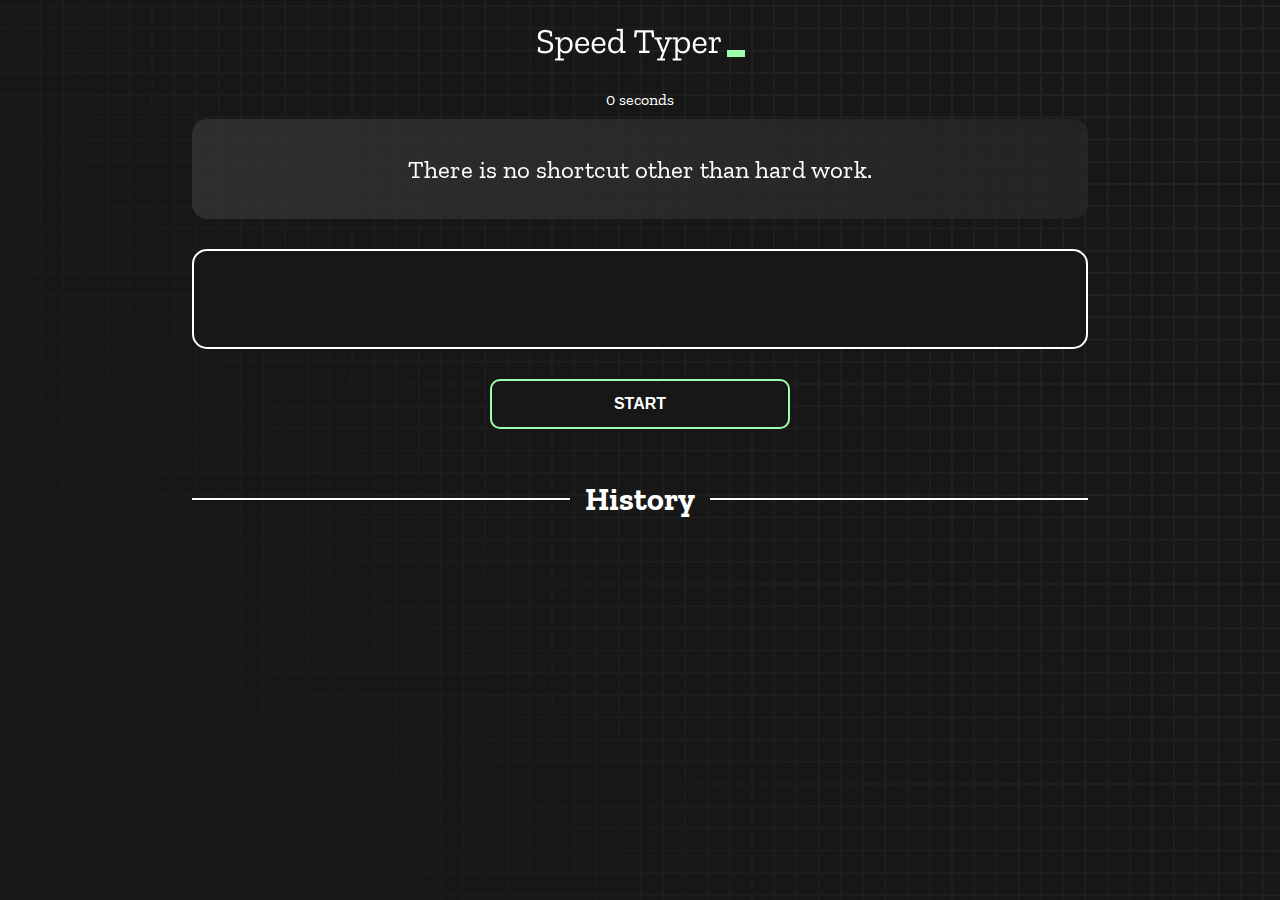
==== index.html @ 1db1ad95 "Initial commit" ====
<!DOCTYPE html>
<html lang="en">
  <head>
    <meta charset="UTF-8" />
    <meta http-equiv="X-UA-Compatible" content="IE=edge" />
    <meta name="viewport" content="width=device-width, initial-scale=1.0" />
    <title>Speed Monster</title>
    <link rel="stylesheet" href="styles.css" />
    <link rel="preconnect" href="https://fonts.googleapis.com" />
    <link rel="preconnect" href="https://fonts.gstatic.com" crossorigin />
    <link
      href="https://fonts.googleapis.com/css2?family=Zilla+Slab:wght@300;400;500&display=swap"
      rel="stylesheet"
    />
  </head>
  <body>
    <h1 class="title"><img src="./logo.png" /></h1>
    <div id="show-time">0 seconds</div>

    <div class="box-container">
      <div id="question"></div>

      <div id="display" class="inactive"></div>

      <div class="buttons">
        <button id="starts">START</button>
      </div>

      <div class="divider-container">
        <div class="line"></div>
        <h1 class="title2">History</h1>
        <div class="line"></div>
      </div>
      <div id="histories"></div>
    </div>

    <div id="countdown"></div>
    <div id="modal-background" class="hidden"></div>
    <div id="result" class="hidden"></div>

    <script src="./history.js"></script>
    <script src="./script.js"></script>
  </body>
</html>
---- styles.css ----
* {
  padding: 0;
  margin: 0;
  box-sizing: border-box;
}

body {
  background-image: url("./bg.png");
  background-size: cover;
  background-position: left top;
  font-family: "Zilla Slab", serif;
}

.box-container {
  width: 70%;
  margin: 0 auto;
}

#question {
  height: 100px;
  display: flex;
  align-items: center;
  justify-content: center;
  color: white;
  font-size: 25px;
  border-radius: 15px;
  background: rgb(255, 255, 255);
  background: linear-gradient(
    92.49deg,
    rgba(255, 255, 255, 0.1) 0.18%,
    rgba(255, 255, 255, 0.05) 99.85%
  );
  backdrop-filter: blur(5px);
  margin-bottom: 30px;
}

#display {
  height: 100px;
  display: flex;
  flex-wrap: wrap;
  align-items: center;
  padding-left: 5rem;
  color: white;
  font-size: 32px;
  background-color: #171717;
  border: 2px solid #9dffad;
  border-radius: 15px;
}

#countdown {
  position: fixed;
  height: 100vh;
  width: 100vw;
  background-color: rgba(0, 0, 0, 0.8);
  top: 0;
  left: 0;
  display: flex;
  align-items: center;
  justify-content: center;
  font-size: 3rem;
  color: white;
  display: none;
}
#result {
  position: fixed;
  top: 10%; 
  left: 10%;
  transform: translate(-50%, -50%);
  height: 250px;
  width: 400px;
  background-color: #171717;
  border-radius: 15px;
  border: 2px solid #9dffad;
  color: white;
  text-align: center;
  padding: 2rem;
}
#show-time{
  text-align: center;
  color: white;
  margin: 10px 0;
}

.green {
  color: #9dffad;
}
.red {
  color: #eb6565;
}
.bold {
  font-weight: 700;
}
.inactive {
  border: 2px solid white !important;
}
.hidden {
  display: none;
}
.title {
  text-align: center;
  color: white;
  margin: 20px 0;
}

.divider-container {
  height: 80px;
  display: flex;
  justify-content: center;
  align-items: center;
  gap: 15px;
  margin: 0 auto;
}

.line {
  height: 2px;
  background: white;
  width: 100%;
}

.title2 {
  color: white;
  display: block;
}

.buttons {
  display: flex;
  justify-content: center;
  margin: 30px 0;
}
button {
  padding: 10px 20px;
  border: none;
  font-size: 16px;
  font-weight: bold;
  width: 300px;
  height: 50px;
  color: white;
  background-color: #171717;
  border-radius: 10px;
  border: 2px solid #9dffad;
  cursor: pointer;
}

#histories {
  display: flex;
  flex-wrap: wrap;
  justify-content: space-around;
}

.card {
  width: 100%;
  height: 100%;
  padding: 50px;
  display: flex;
  justify-content: space-between;
  align-items: center;
  padding: 20px 30px;
  color: white;
  border-radius: 15px;
  background: rgb(255, 255, 255);
  background: linear-gradient(
    92.49deg,
    rgba(255, 255, 255, 0.1) 0.18%,
    rgba(255, 255, 255, 0.05) 99.85%
  );
  backdrop-filter: blur(5px);
  margin-bottom: 30px;
}

#modal-background {
  background: rgb(255, 255, 255);
  background: linear-gradient(
    92.49deg,
    rgba(255, 255, 255, 0.1) 0.18%,
    rgba(255, 255, 255, 0.05) 99.85%
  );
  backdrop-filter: blur(5px);
  height: 100vh;
  width: 100%;
  position: fixed;
  top: 0;
}

@media only screen and (max-width: 700px) {
  .box-container {
    padding: 0 20px;
    width: 100%;
  }
  .card {
    flex-direction: column;
  }
}
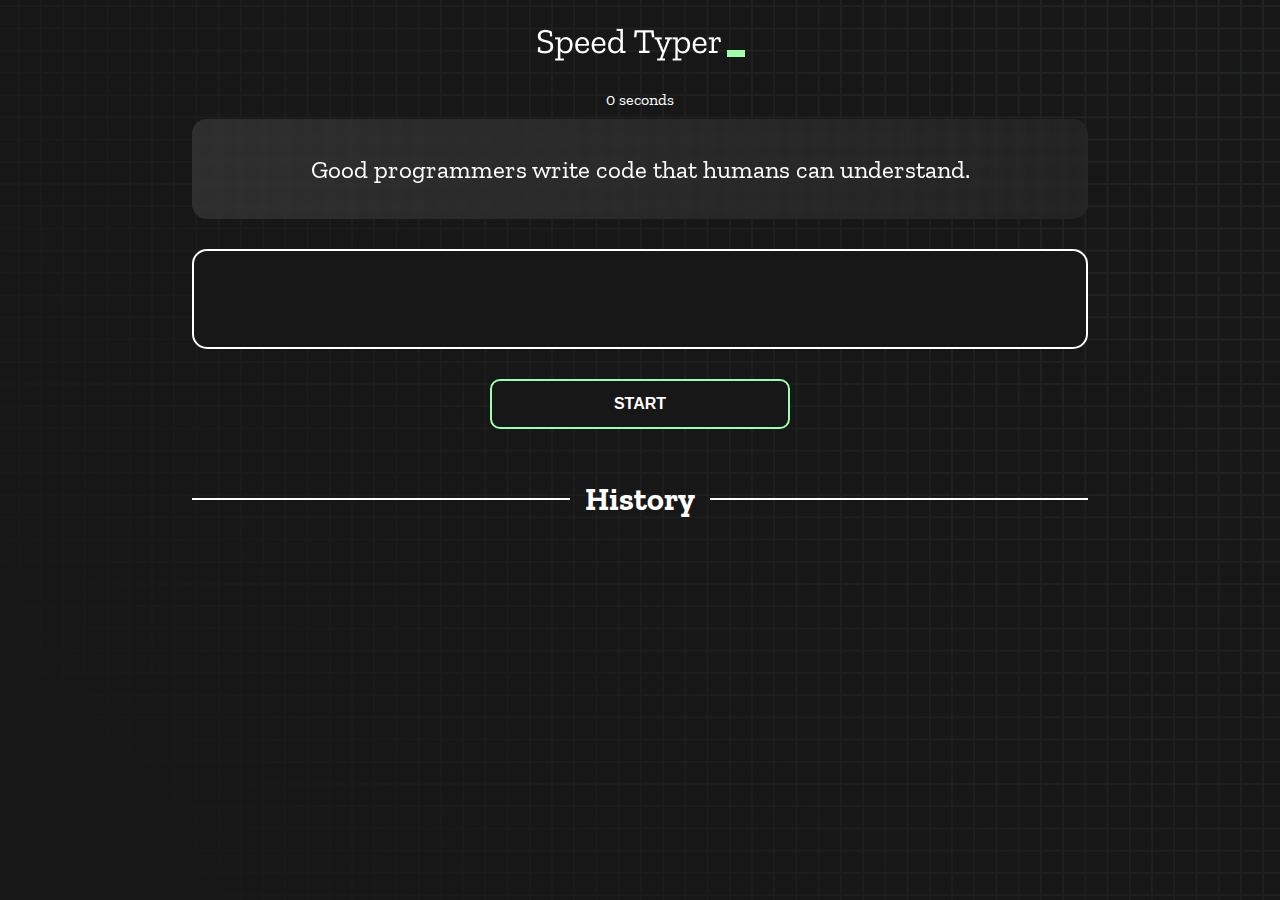
==== commit ad8cba13: "change on linkup set-up" ====
--- a/index.html
+++ b/index.html
@@ -38,7 +38,7 @@
     <div id="modal-background" class="hidden"></div>
     <div id="result" class="hidden"></div>
 
-    <script src="./history.js"></script>
-    <script src="./script.js"></script>
+    <script src="history.js"></script>
+    <script src="script.js"></script>
   </body>
 </html>
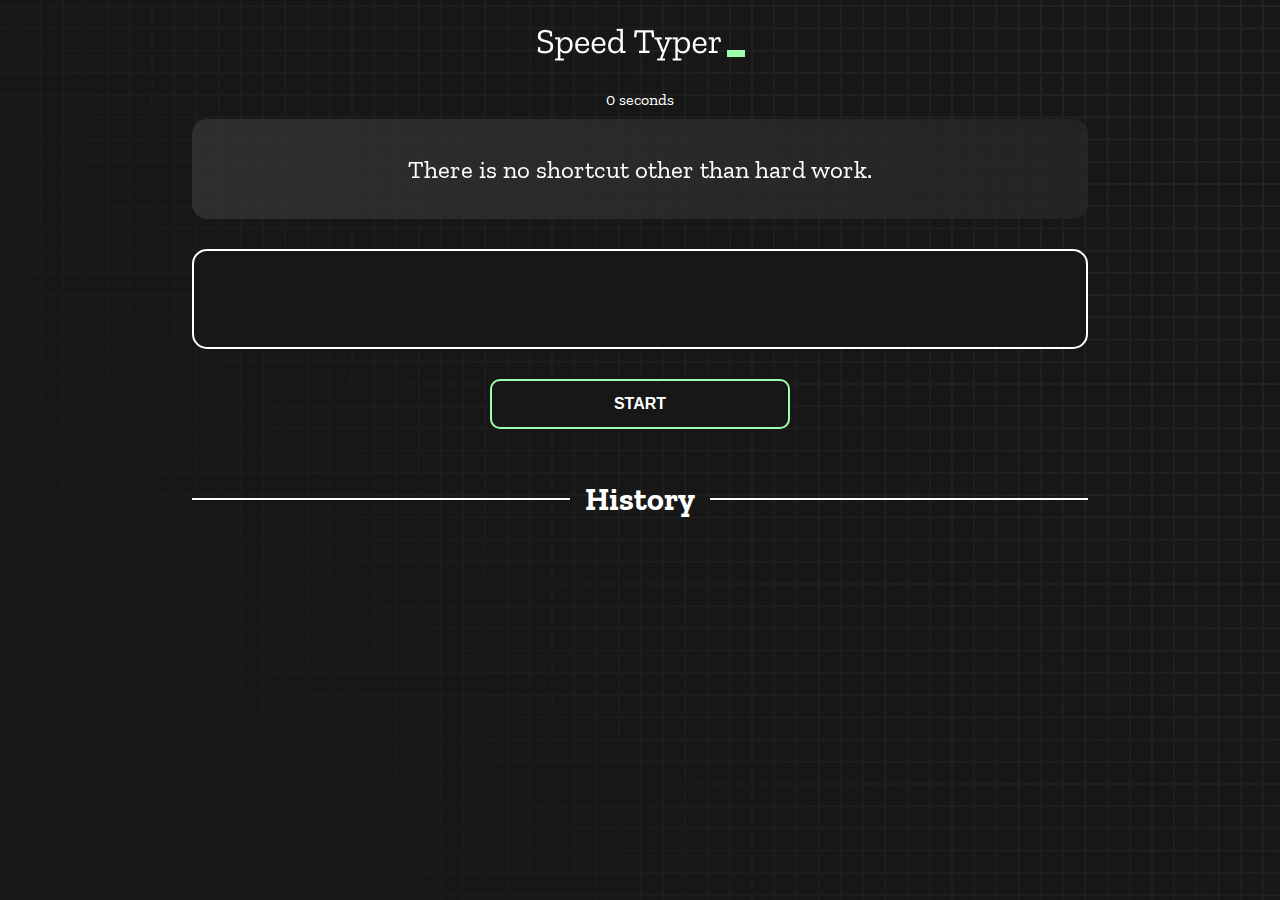
==== commit 0807ceea: "Second problem done" ====
--- a/index.html
+++ b/index.html
@@ -31,7 +31,7 @@
         <h1 class="title2">History</h1>
         <div class="line"></div>
       </div>
-      <div id="histories"></div>
+      <div id="histories" class="histories"></div>
     </div>
 
     <div id="countdown"></div>
--- a/styles.css
+++ b/styles.css
@@ -63,8 +63,8 @@
 }
 #result {
   position: fixed;
-  top: 10%; 
-  left: 10%;
+  top: 40%; 
+  left: 50%;
   transform: translate(-50%, -50%);
   height: 250px;
   width: 400px;
@@ -142,17 +142,20 @@
 }
 
 #histories {
-  display: flex;
-  flex-wrap: wrap;
-  justify-content: space-around;
+  display: grid;
+  grid-template-columns: repeat(3, 1fr);
+  column-gap: 20px;
+  margin-top: 40px;/* 
+  justify-content: space-around; */
 }
 
 .card {
   width: 100%;
-  height: 100%;
+  height: 80%;
   padding: 50px;
   display: flex;
-  justify-content: space-between;
+  flex-direction: column;
+  justify-content: space-evenly;
   align-items: center;
   padding: 20px 30px;
   color: white;
@@ -178,7 +181,7 @@
   height: 100vh;
   width: 100%;
   position: fixed;
-  top: 0;
+  top: 5px;
 }
 
 @media only screen and (max-width: 700px) {
@@ -189,4 +192,9 @@
   .card {
     flex-direction: column;
   }
-}
+  .histories{
+    
+    grid-template-columns: repeat(1fr,1) ;
+  }
+}
+
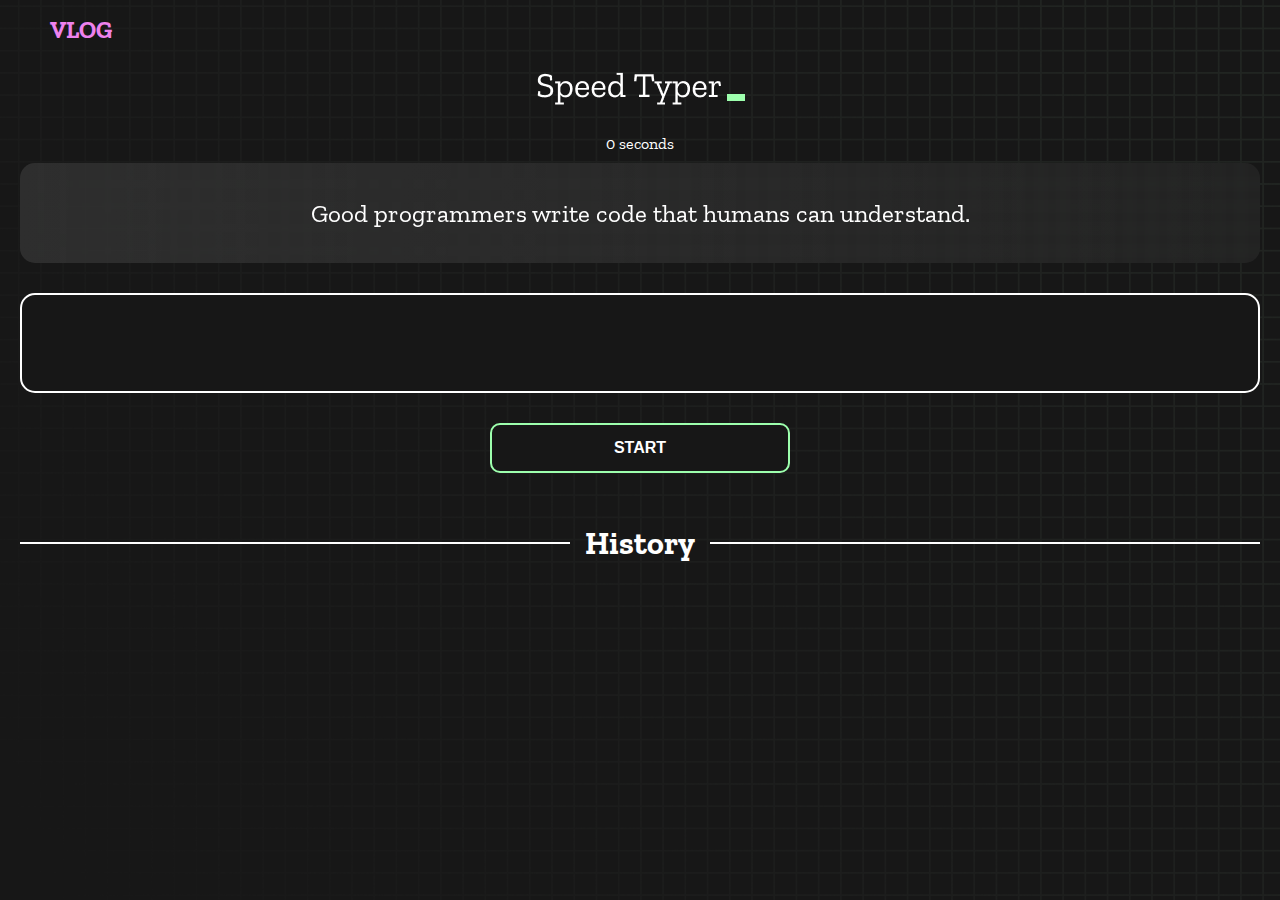
==== commit 8f71e83f: "blog part added" ====
--- a/index.html
+++ b/index.html
@@ -6,6 +6,7 @@
     <meta name="viewport" content="width=device-width, initial-scale=1.0" />
     <title>Speed Monster</title>
     <link rel="stylesheet" href="styles.css" />
+
     <link rel="preconnect" href="https://fonts.googleapis.com" />
     <link rel="preconnect" href="https://fonts.gstatic.com" crossorigin />
     <link
@@ -14,6 +15,20 @@
     />
   </head>
   <body>
+
+    <header>
+      <section>
+        <div class="nav">
+          <div class="nabars">
+              <span>
+                  <a href="vlog.html" id="nav-title">VLOG</a>
+              </span>
+            </div>
+          </div>
+      </section>  
+    </header>
+    
+
     <h1 class="title"><img src="./logo.png" /></h1>
     <div id="show-time">0 seconds</div>
 
--- a/styles.css
+++ b/styles.css
@@ -9,6 +9,20 @@
   background-size: cover;
   background-position: left top;
   font-family: "Zilla Slab", serif;
+}
+
+.nabars{
+  display: flex;
+  justify-content: space-between;
+  margin: 15px 50px;
+}
+.nabars a{
+  text-decoration: none;
+  color: violet;
+}
+#nav-title{
+  font-size: 24px;
+  font-weight: 700;
 }
 
 .box-container {
@@ -145,9 +159,14 @@
   display: grid;
   grid-template-columns: repeat(3, 1fr);
   column-gap: 20px;
-  margin-top: 40px;/* 
+  margin-top: 40px; /* 
   justify-content: space-around; */
-}
+} 
+/* #histories {
+  display: flex;
+  flex-wrap: wrap;
+  justify-content: space-around;
+} */
 
 .card {
   width: 100%;
@@ -189,12 +208,30 @@
     padding: 0 20px;
     width: 100%;
   }
+  #histories{
+    grid-template-columns: repeat(1, 1fr);
+  }
   .card {
     flex-direction: column;
   }
-  .histories{
+  /* .histories{
     
     grid-template-columns: repeat(1fr,1) ;
-  }
-}
-
+  } */
+}
+
+
+@media only screen and (min-width: 700px) and (max-width: 1600px) {
+  .box-container {
+    padding: 0 20px;
+    width: 100%;
+  }
+  .card {
+    flex-direction: column;
+  }
+  #histories{
+    
+    grid-template-columns: repeat(3,1fr) ;
+  } 
+}
+
